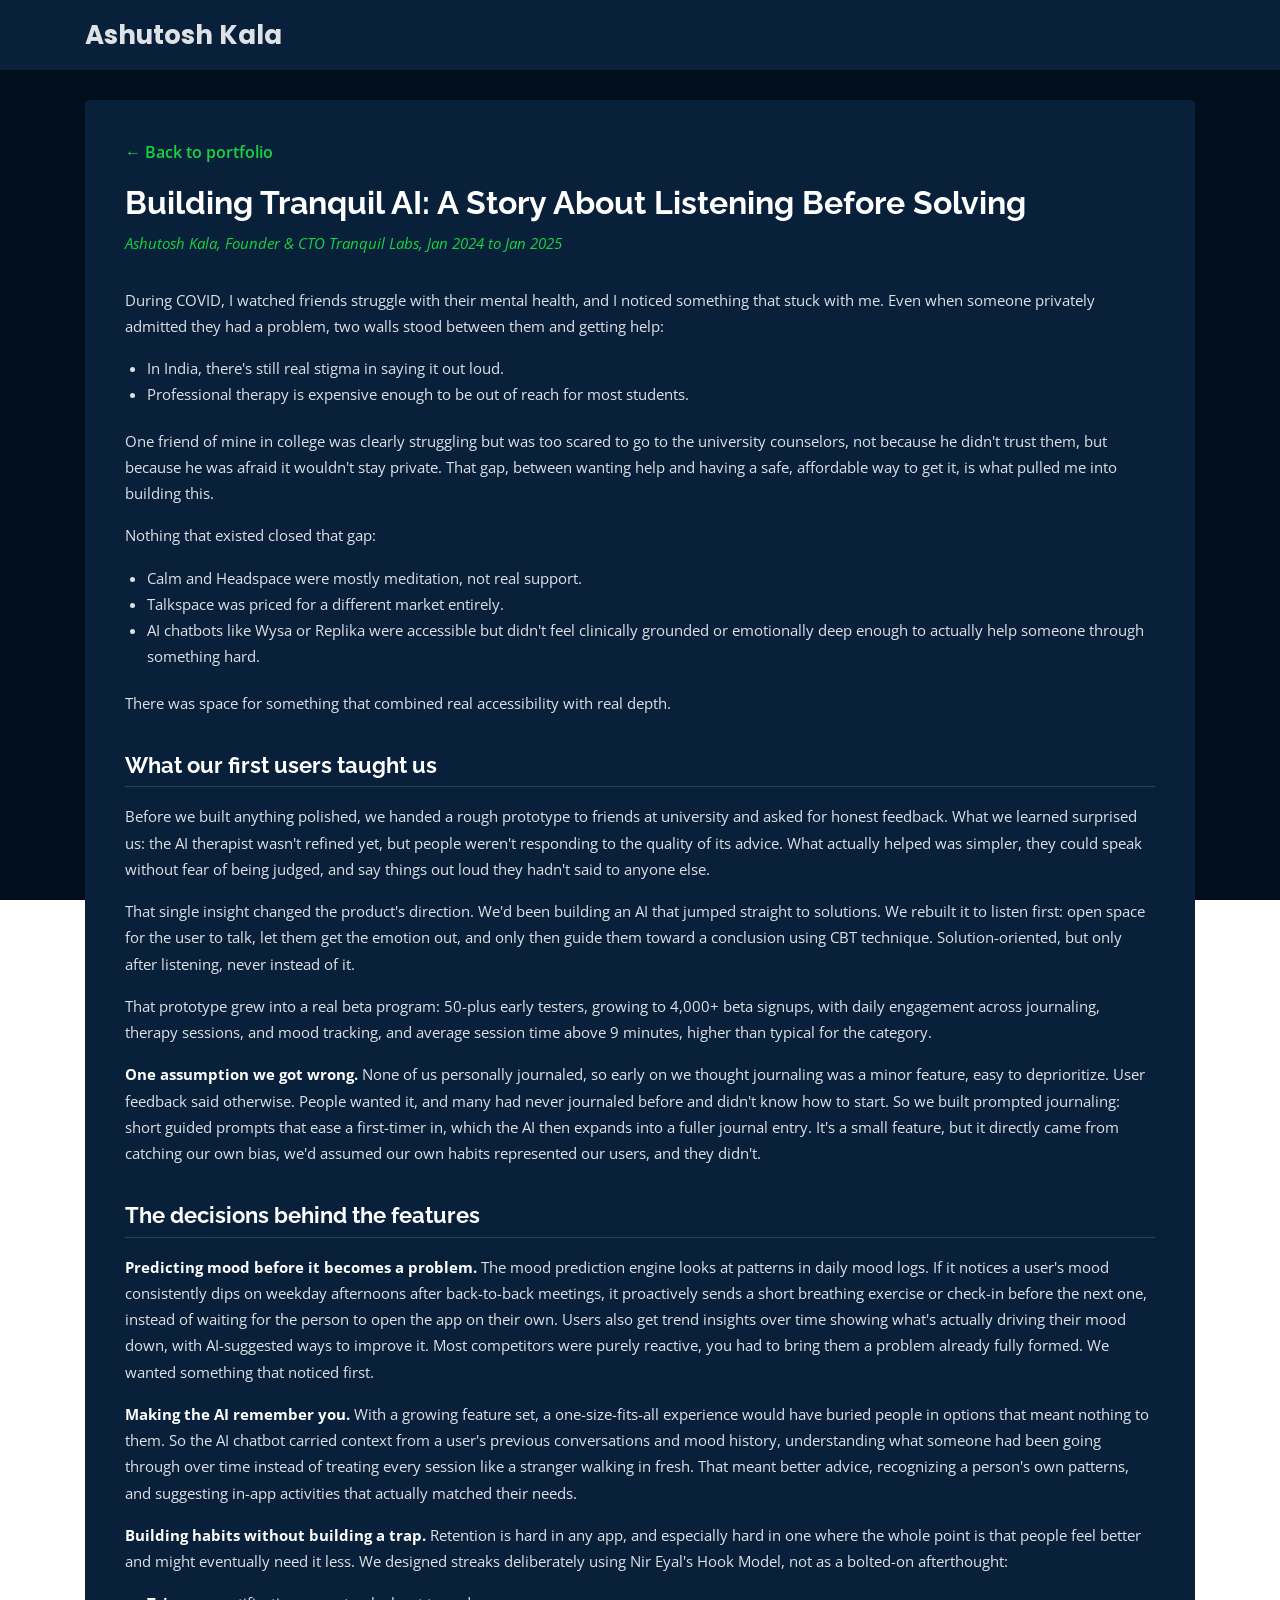
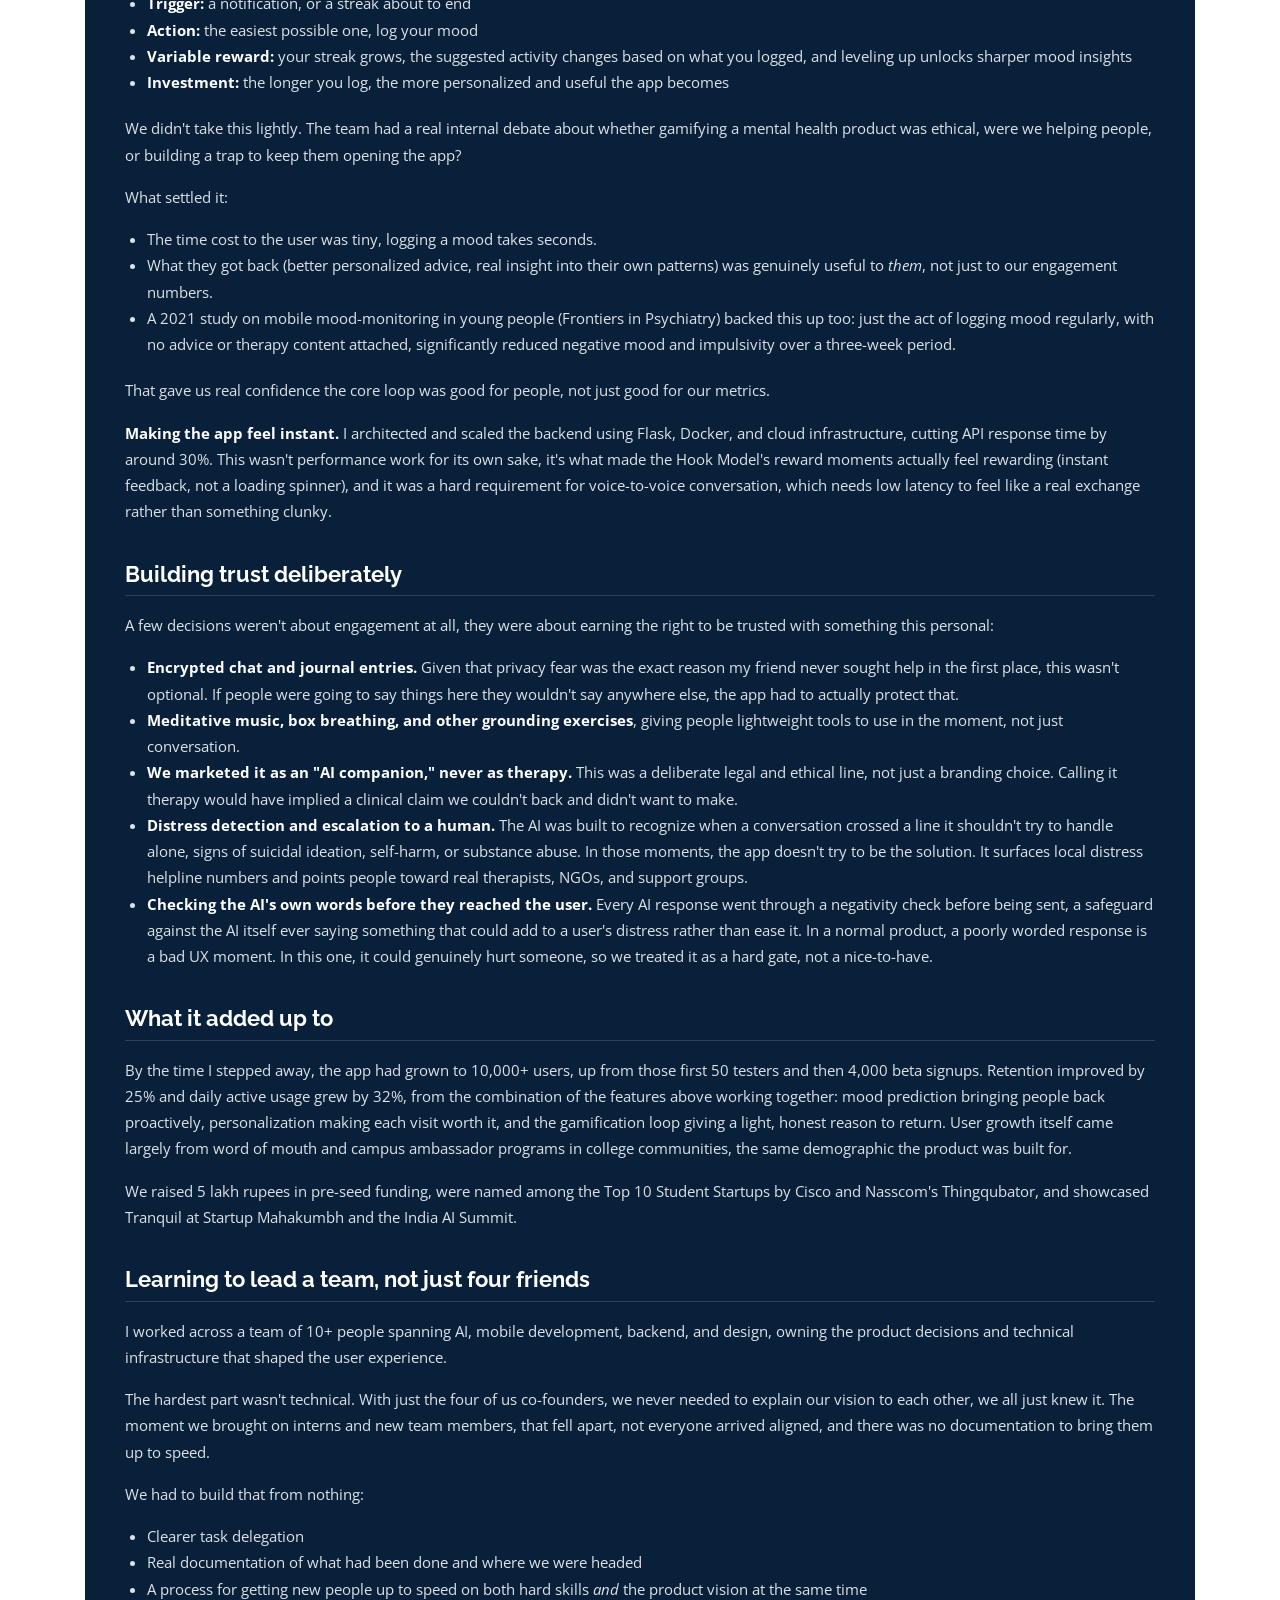
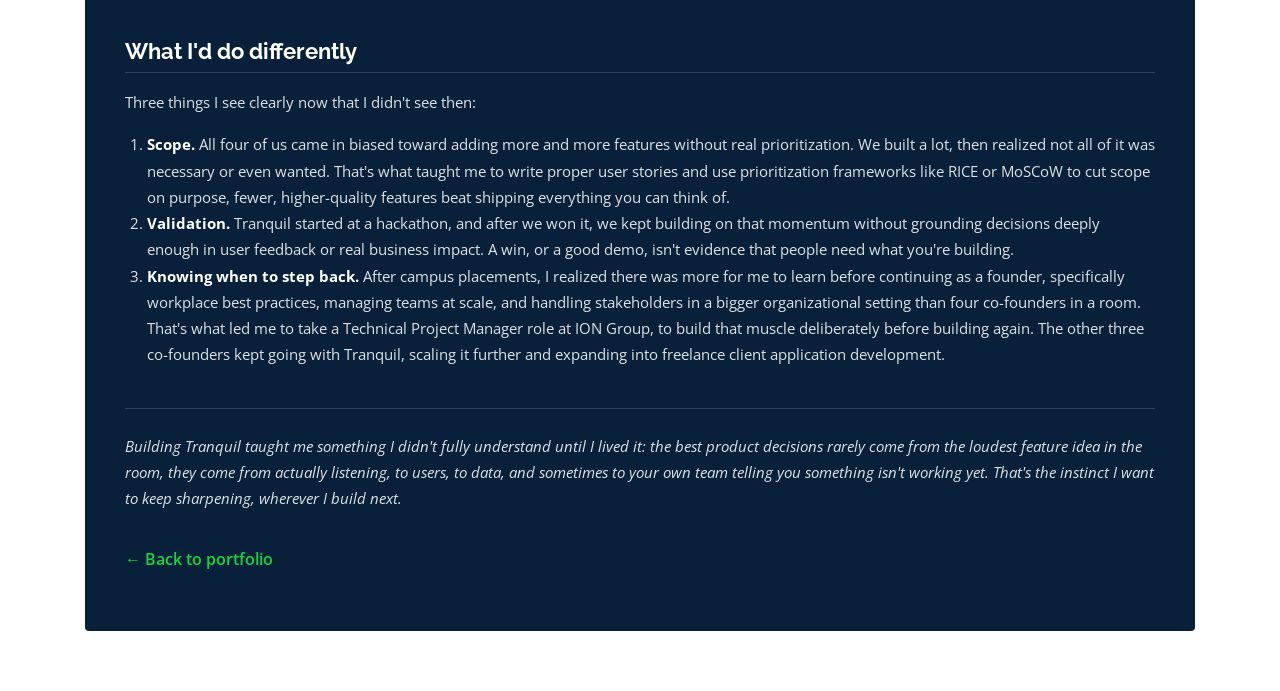
==== case-studies/tranquil-ai.html @ d6bed71f "updated for product" ====
<!DOCTYPE html>
<html lang="en">

<head>
  <meta charset="utf-8">
  <meta content="width=device-width, initial-scale=1.0" name="viewport">
  <title>Tranquil AI Case Study | Ashutosh Kala</title>
  <meta content="How I built and scaled an AI mental wellness app to 10,000+ users as Founder & CTO." name="description">

  <!-- Google Fonts -->
  <link href="https://fonts.googleapis.com/css?family=Open+Sans:300,300i,400,400i,600,600i,700,700i|Raleway:300,300i,400,400i,500,500i,600,600i,700,700i|Poppins:300,300i,400,400i,500,500i,600,600i,700,700i" rel="stylesheet">

  <!-- Vendor CSS Files -->
  <link href="../assets/vendor/bootstrap/css/bootstrap.min.css" rel="stylesheet">
  <link href="../assets/vendor/icofont/icofont.min.css" rel="stylesheet">
  <link href="../assets/vendor/remixicon/remixicon.css" rel="stylesheet">
  <link href="../assets/vendor/owl.carousel/assets/owl.carousel.min.css" rel="stylesheet">
  <link href="../assets/vendor/boxicons/css/boxicons.min.css" rel="stylesheet">
  <link href="../assets/vendor/venobox/venobox.css" rel="stylesheet">

  <!-- Template Main CSS File -->
  <link href="../assets/css/style.css" rel="stylesheet">

  <style>
    /* Fixed header style matching section pages */
    .case-study-header {
      background: #09203a;
      height: 70px;
      position: fixed;
      left: 0;
      top: 0;
      right: 0;
      z-index: 997;
      display: flex;
      align-items: center;
    }
    .case-study-header h1 {
      font-size: 26px;
      margin: 0;
      padding: 0;
      line-height: 1;
      font-weight: 700;
      font-family: "Poppins", sans-serif;
    }
    .case-study-header h1 a {
      color: #dee2e6;
    }

    /* Container adjustments to match the site's overlay section structure */
    .case-study-container {
      margin-top: 100px;
      margin-bottom: 60px;
      position: relative;
      z-index: 2;
    }

    /* Styling internal elements to match the dark theme UI */
    .case-study-content {
      background: #09203a;
      padding: 40px;
      border-radius: 4px;
    }
    .case-study-content h1 {
      font-size: 32px;
      font-weight: 700;
      color: #fff;
      margin-bottom: 8px;
    }
    .case-study-content .subtitle {
      color: #12d640;
      font-style: italic;
      margin-bottom: 30px;
    }
    .case-study-content h2 {
      font-size: 22px;
      font-weight: 700;
      color: #fff;
      margin-top: 36px;
      margin-bottom: 16px;
      border-bottom: 1px solid rgba(255, 255, 255, 0.15);
      padding-bottom: 8px;
    }
    .case-study-content p, 
    .case-study-content li {
      font-size: 15px;
      line-height: 1.75;
      color: #dee2e6;
    }
    .case-study-content ul, 
    .case-study-content ol {
      padding-left: 22px;
      margin-bottom: 20px;
    }
    .case-study-content strong {
      color: #fff;
    }
    .back-link {
      display: inline-block;
      margin-bottom: 20px;
      color: #12d640;
      font-weight: 600;
      text-decoration: none;
    }
    .back-link:hover {
      color: #15bb62;
      text-decoration: underline;
    }
    .closing {
      font-style: italic;
      margin-top: 40px;
      padding-top: 24px;
      border-top: 1px solid rgba(255, 255, 255, 0.15);
    }
  </style>
</head>

<body>

  <!-- Header Section -->
  <header class="case-study-header">
    <div class="container">
      <h1><a href="../index.html">Ashutosh Kala</a></h1>
    </div>
  </header>

  <!-- Main Case Study Content Section -->
  <div class="container case-study-container">
    <div class="row">
      <div class="col-lg-12">
        <div class="case-study-content">

          <a href="../index.html#tranquil-case-study" class="back-link">&larr; Back to portfolio</a>

          <h1>Building Tranquil AI: A Story About Listening Before Solving</h1>
          <p class="subtitle">Ashutosh Kala, Founder &amp; CTO Tranquil Labs, Jan 2024 to Jan 2025</p>

          <p>During COVID, I watched friends struggle with their mental health, and I noticed something that stuck with me. Even when someone privately admitted they had a problem, two walls stood between them and getting help:</p>
          <ul>
            <li>In India, there's still real stigma in saying it out loud.</li>
            <li>Professional therapy is expensive enough to be out of reach for most students.</li>
          </ul>
          <p>One friend of mine in college was clearly struggling but was too scared to go to the university counselors, not because he didn't trust them, but because he was afraid it wouldn't stay private. That gap, between wanting help and having a safe, affordable way to get it, is what pulled me into building this.</p>

          <p>Nothing that existed closed that gap:</p>
          <ul>
            <li>Calm and Headspace were mostly meditation, not real support.</li>
            <li>Talkspace was priced for a different market entirely.</li>
            <li>AI chatbots like Wysa or Replika were accessible but didn't feel clinically grounded or emotionally deep enough to actually help someone through something hard.</li>
          </ul>
          <p>There was space for something that combined real accessibility with real depth.</p>

          <h2>What our first users taught us</h2>
          <p>Before we built anything polished, we handed a rough prototype to friends at university and asked for honest feedback. What we learned surprised us: the AI therapist wasn't refined yet, but people weren't responding to the quality of its advice. What actually helped was simpler, they could speak without fear of being judged, and say things out loud they hadn't said to anyone else.</p>
          <p>That single insight changed the product's direction. We'd been building an AI that jumped straight to solutions. We rebuilt it to listen first: open space for the user to talk, let them get the emotion out, and only then guide them toward a conclusion using CBT technique. Solution-oriented, but only after listening, never instead of it.</p>
          <p>That prototype grew into a real beta program: 50-plus early testers, growing to 4,000+ beta signups, with daily engagement across journaling, therapy sessions, and mood tracking, and average session time above 9 minutes, higher than typical for the category.</p>
          <p><strong>One assumption we got wrong.</strong> None of us personally journaled, so early on we thought journaling was a minor feature, easy to deprioritize. User feedback said otherwise. People wanted it, and many had never journaled before and didn't know how to start. So we built prompted journaling: short guided prompts that ease a first-timer in, which the AI then expands into a fuller journal entry. It's a small feature, but it directly came from catching our own bias, we'd assumed our own habits represented our users, and they didn't.</p>

          <h2>The decisions behind the features</h2>

          <p><strong>Predicting mood before it becomes a problem.</strong> The mood prediction engine looks at patterns in daily mood logs. If it notices a user's mood consistently dips on weekday afternoons after back-to-back meetings, it proactively sends a short breathing exercise or check-in before the next one, instead of waiting for the person to open the app on their own. Users also get trend insights over time showing what's actually driving their mood down, with AI-suggested ways to improve it. Most competitors were purely reactive, you had to bring them a problem already fully formed. We wanted something that noticed first.</p>

          <p><strong>Making the AI remember you.</strong> With a growing feature set, a one-size-fits-all experience would have buried people in options that meant nothing to them. So the AI chatbot carried context from a user's previous conversations and mood history, understanding what someone had been going through over time instead of treating every session like a stranger walking in fresh. That meant better advice, recognizing a person's own patterns, and suggesting in-app activities that actually matched their needs.</p>

          <p><strong>Building habits without building a trap.</strong> Retention is hard in any app, and especially hard in one where the whole point is that people feel better and might eventually need it less. We designed streaks deliberately using Nir Eyal's Hook Model, not as a bolted-on afterthought:</p>
          <ul>
            <li><strong>Trigger:</strong> a notification, or a streak about to end</li>
            <li><strong>Action:</strong> the easiest possible one, log your mood</li>
            <li><strong>Variable reward:</strong> your streak grows, the suggested activity changes based on what you logged, and leveling up unlocks sharper mood insights</li>
            <li><strong>Investment:</strong> the longer you log, the more personalized and useful the app becomes</li>
          </ul>
          <p>We didn't take this lightly. The team had a real internal debate about whether gamifying a mental health product was ethical, were we helping people, or building a trap to keep them opening the app?</p>
          <p>What settled it:</p>
          <ul>
            <li>The time cost to the user was tiny, logging a mood takes seconds.</li>
            <li>What they got back (better personalized advice, real insight into their own patterns) was genuinely useful to <em>them</em>, not just to our engagement numbers.</li>
            <li>A 2021 study on mobile mood-monitoring in young people (Frontiers in Psychiatry) backed this up too: just the act of logging mood regularly, with no advice or therapy content attached, significantly reduced negative mood and impulsivity over a three-week period.</li>
          </ul>
          <p>That gave us real confidence the core loop was good for people, not just good for our metrics.</p>

          <p><strong>Making the app feel instant.</strong> I architected and scaled the backend using Flask, Docker, and cloud infrastructure, cutting API response time by around 30%. This wasn't performance work for its own sake, it's what made the Hook Model's reward moments actually feel rewarding (instant feedback, not a loading spinner), and it was a hard requirement for voice-to-voice conversation, which needs low latency to feel like a real exchange rather than something clunky.</p>

          <h2>Building trust deliberately</h2>
          <p>A few decisions weren't about engagement at all, they were about earning the right to be trusted with something this personal:</p>
          <ul>
            <li><strong>Encrypted chat and journal entries.</strong> Given that privacy fear was the exact reason my friend never sought help in the first place, this wasn't optional. If people were going to say things here they wouldn't say anywhere else, the app had to actually protect that.</li>
            <li><strong>Meditative music, box breathing, and other grounding exercises</strong>, giving people lightweight tools to use in the moment, not just conversation.</li>
            <li><strong>We marketed it as an "AI companion," never as therapy.</strong> This was a deliberate legal and ethical line, not just a branding choice. Calling it therapy would have implied a clinical claim we couldn't back and didn't want to make.</li>
            <li><strong>Distress detection and escalation to a human.</strong> The AI was built to recognize when a conversation crossed a line it shouldn't try to handle alone, signs of suicidal ideation, self-harm, or substance abuse. In those moments, the app doesn't try to be the solution. It surfaces local distress helpline numbers and points people toward real therapists, NGOs, and support groups.</li>
            <li><strong>Checking the AI's own words before they reached the user.</strong> Every AI response went through a negativity check before being sent, a safeguard against the AI itself ever saying something that could add to a user's distress rather than ease it. In a normal product, a poorly worded response is a bad UX moment. In this one, it could genuinely hurt someone, so we treated it as a hard gate, not a nice-to-have.</li>
          </ul>

          <h2>What it added up to</h2>
          <p>By the time I stepped away, the app had grown to 10,000+ users, up from those first 50 testers and then 4,000 beta signups. Retention improved by 25% and daily active usage grew by 32%, from the combination of the features above working together: mood prediction bringing people back proactively, personalization making each visit worth it, and the gamification loop giving a light, honest reason to return. User growth itself came largely from word of mouth and campus ambassador programs in college communities, the same demographic the product was built for.</p>
          <p>We raised 5 lakh rupees in pre-seed funding, were named among the Top 10 Student Startups by Cisco and Nasscom's Thingqubator, and showcased Tranquil at Startup Mahakumbh and the India AI Summit.</p>

          <h2>Learning to lead a team, not just four friends</h2>
          <p>I worked across a team of 10+ people spanning AI, mobile development, backend, and design, owning the product decisions and technical infrastructure that shaped the user experience.</p>
          <p>The hardest part wasn't technical. With just the four of us co-founders, we never needed to explain our vision to each other, we all just knew it. The moment we brought on interns and new team members, that fell apart, not everyone arrived aligned, and there was no documentation to bring them up to speed.</p>
          <p>We had to build that from nothing:</p>
          <ul>
            <li>Clearer task delegation</li>
            <li>Real documentation of what had been done and where we were headed</li>
            <li>A process for getting new people up to speed on both hard skills <em>and</em> the product vision at the same time</li>
          </ul>

          <h2>What I'd do differently</h2>
          <p>Three things I see clearly now that I didn't see then:</p>
          <ol>
            <li><strong>Scope.</strong> All four of us came in biased toward adding more and more features without real prioritization. We built a lot, then realized not all of it was necessary or even wanted. That's what taught me to write proper user stories and use prioritization frameworks like RICE or MoSCoW to cut scope on purpose, fewer, higher-quality features beat shipping everything you can think of.</li>
            <li><strong>Validation.</strong> Tranquil started at a hackathon, and after we won it, we kept building on that momentum without grounding decisions deeply enough in user feedback or real business impact. A win, or a good demo, isn't evidence that people need what you're building.</li>
            <li><strong>Knowing when to step back.</strong> After campus placements, I realized there was more for me to learn before continuing as a founder, specifically workplace best practices, managing teams at scale, and handling stakeholders in a bigger organizational setting than four co-founders in a room. That's what led me to take a Technical Project Manager role at ION Group, to build that muscle deliberately before building again. The other three co-founders kept going with Tranquil, scaling it further and expanding into freelance client application development.</li>
          </ol>

          <p class="closing">Building Tranquil taught me something I didn't fully understand until I lived it: the best product decisions rarely come from the loudest feature idea in the room, they come from actually listening, to users, to data, and sometimes to your own team telling you something isn't working yet. That's the instinct I want to keep sharpening, wherever I build next.</p>

          <a href="../index.html#tranquil-case-study" class="back-link" style="margin-top:20px;">&larr; Back to portfolio</a>

        </div>
      </div>
    </div>
  </div>

  <!-- Vendor JS Files -->
  <script src="../assets/vendor/jquery/jquery.min.js"></script>
  <script src="../assets/vendor/bootstrap/js/bootstrap.bundle.min.js"></script>
  <script src="../assets/vendor/jquery.easing/jquery.easing.min.js"></script>

</body>
</html>
---- assets/css/style.css ----
/**
* Template Name: Personal - v2.1.0
* Template URL: https://bootstrapmade.com/personal-free-resume-bootstrap-template/
* Author: BootstrapMade.com
* License: https://bootstrapmade.com/license/
*/

/*--------------------------------------------------------------
# General
--------------------------------------------------------------*/
body {
  font-family: "Open Sans", sans-serif;
  color: #fff;
  position: relative;
  background: transparent;
}
.portfolio-img {
  width: 100%;       /* Makes it responsive within the card */
  height: 250px;     /* Fixed height */
  object-fit: cover; /* Ensures the image scales and crops nicely */

}
body::before {
  content: "";
  position: fixed;
  background: #010e1b;
  background-size: cover;
  left: 0;
  right: 0;
  top: 0;
  height: 100vh;
}

@media (min-width: 1024px) {
  body::before {
    background-attachment: fixed;
  }
}

a {
  color: #12d640;
}

a:hover {
  color: #12d640;
  text-decoration: none;
}

h1, h2, h3, h4, h5, h6 {
  font-family: "Raleway", sans-serif;
}

/*--------------------------------------------------------------
# Header
--------------------------------------------------------------*/
#header {
  transition: ease-in-out 0s;
  position: relative;
  height: 100vh;
  display: flex;
  align-items: center;
  z-index: 997;
  overflow-y: auto;
}

#header * {
  transition: ease-in-out 0s;
}

#header h1 {
  font-size: 48px;
  margin-top: 0px;
  padding: 0;
  line-height: 1;
  font-weight: 700;
  font-family: "Poppins", sans-serif;
}

#header h1 a, #header h1 a:hover {
  color: #dee2e6;
  line-height: 1;
  display: inline-block;
}

#header h2 {
  font-size: 24px;
  margin-top: 20px;
  color: #12d640;
}

#header h2 span {
  color: #ffc107;
  border-bottom: 2px solid #1c7d32;
  padding-bottom: 6px;
}

#header img {
  padding: 0;
  margin: 0;
}

#header .social-links {
  margin-top: 40px;
  display: flex;
}

#header .social-links a {
  font-size: 16px;
  display: flex;
  justify-content: center;
  align-items: center;
  background: rgba(255, 255, 255, 0.1);
  color: #fff;
  line-height: 1;
  margin-right: 8px;
  border-radius: 50%;
  width: 40px;
  height: 40px;
}

#header .social-links a:hover {
  background: #1c7d32;
}

@media (max-width: 992px) {
  #header h1 {
    font-size: 36px;
  }
  #header h2 {
    font-size: 20px;
    line-height: 30px;
  }
  #header .social-links {
    margin-top: 15px;
  }
  #header .container {
    display: flex;
    flex-direction: column;
    align-items: center;
  }
}

/*--------------------------------------------------------------
# Navigation Menu
--------------------------------------------------------------*/
/* Desktop Navigation */
.nav-menu {
  margin-top: 35px;
}

.nav-menu ul {
  display: flex;
  margin: 0;
  padding: 0;
  list-style: none;
}

.nav-menu li + li {
  margin-left: 30px;
}

.nav-menu a {
  display: block;
  position: relative;
  color: #fff;
  font-size: 19px;
  font-family: "Poppins", sans-serif;
  font-weight: 400;
}

.nav-menu a:before {
  content: "";
  position: absolute;
  width: 0;
  height: 2px;
  bottom: -4px;
  left: 0;
  background-color: #9e7f25;
  visibility: hidden;
  width: 0px;
  transition: all 0.3s ease-in-out 0s;
}

.nav-menu a:hover:before, .nav-menu li:hover > a:before, .nav-menu .active > a:before {
  visibility: visible;
  width: 25px;
}

.nav-menu a:hover, .nav-menu .active > a, .nav-menu li:hover > a {
  color: #12d640;
  text-decoration: none;
}

/* Mobile Navigation */
.mobile-nav-toggle {
  position: fixed;
  right: 15px;
  top: 15px;
  z-index: 9998;
  border: 0;
  background: none;
  font-size: 24px;
  transition: all 0.4s;
  outline: none !important;
  line-height: 1;
  cursor: pointer;
  text-align: right;
}

.mobile-nav-toggle i {
  color: #fff;
}

.mobile-nav {
  position: fixed;
  top: 55px;
  right: 15px;
  bottom: 15px;
  left: 15px;
  z-index: 9999;
  overflow-y: auto;
  background: rgba(0, 0, 0, 0.7);
  transition: ease-in-out 0s;
  opacity: 0;
  visibility: hidden;
  border-radius: 10px;
  padding: 10px 0;
  border: 2px solid rgba(255, 255, 255, 0.12);
}

.mobile-nav * {
  margin: 0;
  padding: 0;
  list-style: none;
}

.mobile-nav a {
  display: block;
  position: relative;
  color: #fff;
  padding: 10px 20px;
  font-weight: 500;
  outline: none;
}

.mobile-nav a:hover, .mobile-nav .active > a, .mobile-nav li:hover > a {
  color: #1c7d32;
  text-decoration: none;
}

.mobile-nav-overly {
  width: 100%;
  height: 100%;
  z-index: 9997;
  top: 0;
  left: 0;
  position: fixed;
  background: rgba(9, 9, 9, 0.6);
  overflow: hidden;
  display: none;
  transition: ease-in-out 0s;
}

.mobile-nav-active {
  overflow: hidden;
}

.mobile-nav-active .mobile-nav {
  opacity: 1;
  visibility: visible;
}

.mobile-nav-active .mobile-nav-toggle i {
  color: #fff;
}

/* Header Top */
#header.header-top {
  height: 90px;
  position: fixed;
  left: 0;
  top: 0;
  right: 0;
  background: #09203a;
}

#header.header-top .social-links, #header.header-top h2 {
  display: none;
}

#header.header-top h1 {
  margin-right: auto;
  font-size: 36px;
}

#header.header-top .container {
  display: flex;
  align-items: center;
}

#header.header-top .nav-menu {
  margin: 0;
}

@media (max-width: 768px) {
  #header.header-top {
    height: 60px;
  }
  #header.header-top h1 {
    font-size: 26px;
  }
}

/*--------------------------------------------------------------
# Sections General
--------------------------------------------------------------*/
section {
  overflow: hidden;
  position: absolute;
  width: 100%;
  top: 140px;
  bottom: 100%;
  opacity: 0;
  z-index: 2;
}

section.section-show {
  top: 70px;
  bottom: auto;
  opacity: 1;
  padding-bottom: 0px;
}

section .container {
  background: rgba(0, 0, 0, 0);
  padding: 30px;
}

@media (max-width: 768px) {
  section {
    top: 120px;
  }
  section.section-show {
    top: 80px;
  }
}

.section-title h2 {
  font-size: 14px;
  font-weight: 500;
  padding: 0;
  line-height: 1px;
  margin: 0 0 20px 0;
  letter-spacing: 2px;
  text-transform: uppercase;
  color: #dee2e6;
  font-family: "Poppins", sans-serif;
}

.section-title h2::after {
  content: "";
  width: 120px;
  height: 1px;
  display: inline-block;
  background: #dee2e6;
  margin: 4px 10px;
}

.section-title p {
  margin: 0;
  margin: -15px 0 15px 0;
  font-size: 36px;
  font-weight: 700;
  text-transform: uppercase;
  font-family: "Poppins", sans-serif;
  color: #fff;
}

/*--------------------------------------------------------------
# About
--------------------------------------------------------------*/
.about-me .content h3 {
  font-weight: 700;
  font-size: 26px;
  color: #1c7d32;
}

.about-me .content ul {
  list-style: none;
  padding: 0;
}

.about-me .content ul li {
  padding-bottom: 10px;
}

.about-me .content ul i {
  font-size: 20px;
  padding-right: 2px;
  color: #1c7d32;
}

.about-me .content p:last-child {
  margin-bottom: 0;
}

/*--------------------------------------------------------------
# Counts
--------------------------------------------------------------*/
.counts {
  padding: 70px 0 60px;
}

.counts .count-box {
  padding: 30px 30px 25px 30px;
  width: 100%;
  position: relative;
  text-align: center;
  background: rgba(255, 255, 255, 0.08);
}

.counts .count-box i {
  position: absolute;
  top: -25px;
  left: 50%;
  transform: translateX(-50%);
  font-size: 24px;
  background: rgba(255, 255, 255, 0.1);
  padding: 12px;
  color: #1c7d32;
  border-radius: 50px;
}

.counts .count-box span {
  font-size: 36px;
  display: block;
  font-weight: 600;
  color: #fff;
}

.counts .count-box p {
  padding: 0;
  margin: 0;
  font-family: "Raleway", sans-serif;
  font-size: 14px;
}

/*--------------------------------------------------------------
# Skills
--------------------------------------------------------------*/
.skills .progress {
  height: 50px;
  display: block;
  background: none;
}

.skills .progress .skill {
  padding: 0;
  margin: 0 0 6px 0;
  text-transform: uppercase;
  display: block;
  font-weight: 600;
  font-family: "Poppins", sans-serif;
  color: #fff;
}

.skills .progress .skill .val {
  float: right;
  font-style: normal;
}

.skills .progress-bar-wrap {
  background: rgba(255, 255, 255, 0.15);
}

.skills .progress-bar {
  width: 1px;
  height: 10px;
  transition: .9s;
  background-color: #1c7d32;
}

/*--------------------------------------------------------------
# Interests
--------------------------------------------------------------*/
.interests .icon-box {
  display: flex;
  align-items: center;
  padding: 20px;
  background: #09203a;
  transition: ease-in-out 0.3s;
}


.interests .icon-box i {
  font-size: 32px;
  padding-right: 10px;
  line-height: 1;
}

.interests .icon-box h3 {
  font-weight: 700;
  margin: 0;
  padding: 0;
  line-height: 1;
  font-size: 16px;
  color: #fff;
}

.interests .icon-box:hover {
  background: #042b56eb;
}

/*--------------------------------------------------------------
# Testimonials
--------------------------------------------------------------*/
.testimonials .testimonial-item {
  box-sizing: content-box;
  min-height: 320px;
}

.testimonials .testimonial-item .testimonial-img {
  width: 90px;
  border-radius: 50%;
  margin: -40px 0 0 40px;
  position: relative;
  z-index: 2;
  border: 6px solid rgba(255, 255, 255, 0.12);
}

.testimonials .testimonial-item h3 {
  font-size: 18px;
  font-weight: bold;
  margin: 10px 0 5px 45px;
  color: #fff;
}

.testimonials .testimonial-item h4 {
  font-size: 14px;
  color: #999;
  margin: 0 0 0 45px;
}

.testimonials .testimonial-item .quote-icon-left, .testimonials .testimonial-item .quote-icon-right {
  color: rgba(255, 255, 255, 0.25);
  font-size: 26px;
}

.testimonials .testimonial-item .quote-icon-left {
  display: inline-block;
  left: -5px;
  position: relative;
}

.testimonials .testimonial-item .quote-icon-right {
  display: inline-block;
  right: -5px;
  position: relative;
  top: 10px;
}

.testimonials .testimonial-item p {
  font-style: italic;
  margin: 0 15px 0 15px;
  padding: 20px 20px 60px 20px;
  background: rgba(255, 255, 255, 0.1);
  position: relative;
  border-radius: 6px;
  position: relative;
  z-index: 1;
}

.testimonials .owl-nav, .testimonials .owl-dots {
  margin-top: 5px;
  text-align: center;
}

.testimonials .owl-dot {
  display: inline-block;
  margin: 0 5px;
  width: 12px;
  height: 12px;
  border-radius: 50%;
  background-color: rgba(255, 255, 255, 0.3) !important;
}

.testimonials .owl-dot.active {
  background-color: #1c7d32 !important;
}

@media (max-width: 767px) {
  .testimonials {
    margin: 30px 10px;
  }
}

/*--------------------------------------------------------------
# Resume
--------------------------------------------------------------*/
.resume .resume-title {
  font-size: 26px;
  font-weight: 700;
  margin-top: 20px;
  margin-bottom: 20px;
  color: #fff;
}

.resume .resume-item {
  padding: 0 0 20px 20px;
  margin-top: -2px;
  border-left: 2px solid rgba(255, 255, 255, 0.2);
  position: relative;
}

.resume .resume-item h4 {
  line-height: 18px;
  font-size: 18px;
  font-weight: 600;
  text-transform: uppercase;
  font-family: "Poppins", sans-serif;
  color: #1c7d32;
  margin-bottom: 10px;
}

.resume .resume-item h5 {
  font-size: 16px;
  background: rgba(255, 255, 255, 0.15);
  padding: 5px 15px;
  display: inline-block;
  font-weight: 600;
  margin-bottom: 10px;
}

.resume .resume-item ul {
  padding-left: 20px;
}

.resume .resume-item ul li {
  padding-bottom: 10px;
}

.resume .resume-item:last-child {
  padding-bottom: 0;
}

.resume .resume-item::before {
  content: "";
  position: absolute;
  width: 16px;
  height: 16px;
  border-radius: 50px;
  left: -9px;
  top: 0;
  background: #9e7f25;
  border: 2px solid #9e7f25;
}

/*--------------------------------------------------------------
# Services
--------------------------------------------------------------*/
.services .icon-box {
  text-align: center;
  background: #09203a;
  padding: 40px 40px;
  transition: all ease-in-out 0.3s;
  margin: 10px
}

.services .icon-box .icon {
  margin: 0 auto;
  width: 64px;
  height: 64px;
  background: #1c7d32;
  border-radius: 5px;
  transition: all .3s ease-out 0s;
  display: flex;
  align-items: center;
  justify-content: center;
  margin-bottom: 20px;
  transform-style: preserve-3d;
}

.services .icon-box .icon i {
  color: #fff;
  font-size: 28px;
}

.services .icon-box .icon::before {
  position: absolute;
  content: '';
  left: -8px;
  top: -8px;
  height: 100%;
  width: 100%;
  background: rgba(255, 255, 255, 0.15);
  border-radius: 5px;
  transition: all .3s ease-out 0s;
  transform: translateZ(-1px);
}

.services .icon-box h4 {
  font-weight: 700;
  margin-bottom: 15px;
  font-size: 24px;
}

.services .icon-box h4 a {
  color: #fff;
}

.services .icon-box p {
  line-height: 24px;
  font-size: 14px;
  margin-bottom: 0;
}

.services .icon-box:hover {
  background: #042e5f;
  border-color: #1c7d32;
}

.services .icon-box:hover .icon {
  background: #fff;
}

.services .icon-box:hover .icon i {
  color: #1c7d32;
}

.services .icon-box:hover .icon::before {
  background: #35e888;
}

.services .icon-box:hover h4 a, .services .icon-box:hover p {
  color: #12d640;
}

/*--------------------------------------------------------------
# Portfolio
--------------------------------------------------------------*/
.portfolio .portfolio-item {
  margin-bottom: 30px;
}

.portfolio #portfolio-flters {
  padding: 0;
  margin: 0 auto 15px auto;
  list-style: none;
  text-align: center;
  border-radius: 50px;
  padding: 2px 15px;
}

.portfolio #portfolio-flters li {
  cursor: pointer;
  display: inline-block;
  padding: 8px 16px 10px 16px;
  font-size: 14px;
  font-weight: 600;
  line-height: 1;
  text-transform: uppercase;
  color: #fff;
  background: rgba(255, 255, 255, 0.1);
  margin: 0 3px 10px 3px;
  transition: all 0.3s ease-in-out;
  border-radius: 4px;
}

.portfolio #portfolio-flters li:hover, .portfolio #portfolio-flters li.filter-active {
  background: #1c7d32;
}

.portfolio #portfolio-flters li:last-child {
  margin-right: 0;
}

.portfolio .portfolio-wrap {
  transition: 0.3s;
  position: relative;
  overflow: hidden;
  z-index: 1;
  background: rgba(0, 0, 0, 0.6);
}

.portfolio .portfolio-wrap::before {
  content: "";
  background: rgba(0, 0, 0, 0.6);
  position: absolute;
  left: 30px;
  right: 30px;
  top: 30px;
  bottom: 30px;
  transition: all ease-in-out 0.3s;
  z-index: 2;
  opacity: 0;
}

.portfolio .portfolio-wrap .portfolio-info {
  opacity: 0;
  position: absolute;
  top: 0;
  left: 0;
  right: 0;
  bottom: 0;
  text-align: center;
  z-index: 3;
  transition: all ease-in-out 0.3s;
  display: flex;
  flex-direction: column;
  justify-content: center;
  align-items: center;
}

.portfolio .portfolio-wrap .portfolio-info::before {
  display: block;
  content: "";
  width: 48px;
  height: 48px;
  position: absolute;
  top: 35px;
  left: 35px;
  border-top: 3px solid #fff;
  border-left: 3px solid #fff;
  transition: all 0.5s ease 0s;
  z-index: 9994;
}

.portfolio .portfolio-wrap .portfolio-info::after {
  display: block;
  content: "";
  width: 48px;
  height: 48px;
  position: absolute;
  bottom: 35px;
  right: 35px;
  border-bottom: 3px solid #fff;
  border-right: 3px solid #fff;
  transition: all 0.5s ease 0s;
  z-index: 9994;
}

.portfolio .portfolio-wrap .portfolio-info h4 {
  font-size: 20px;
  color: #fff;
  font-weight: 600;
}

.portfolio .portfolio-wrap .portfolio-info p {
  color: #ffffff;
  font-size: 14px;
  text-transform: uppercase;
  padding: 0;
  margin: 0;
}

.portfolio .portfolio-wrap .portfolio-links {
  text-align: center;
  z-index: 4;
}

.portfolio .portfolio-wrap .portfolio-links a {
  color: #fff;
  margin: 0 2px;
  font-size: 28px;
  display: inline-block;
  transition: 0.3s;
}

.portfolio .portfolio-wrap .portfolio-links a:hover {
  color: #63eda3;
}

.portfolio .portfolio-wrap:hover::before {
  top: 0;
  left: 0;
  right: 0;
  bottom: 0;
  opacity: 1;
}

.portfolio .portfolio-wrap:hover .portfolio-info {
  opacity: 1;
}

.portfolio .portfolio-wrap:hover .portfolio-info::before {
  top: 15px;
  left: 15px;
}

.portfolio .portfolio-wrap:hover .portfolio-info::after {
  bottom: 15px;
  right: 15px;
}

/*--------------------------------------------------------------
# Contact
--------------------------------------------------------------*/
.contact .info-box {
  color: #444444;
  padding: 20px;
  width: 100%;
  background: #09203a;
}

.contact .info-box i.bx {
  font-size: 24px;
  color: #dee2e6;
  border-radius: 50%;
  padding: 14px;
  float: left;
  background: rgba(255, 255, 255, 0.1);
}

.contact .info-box h3 {
  font-size: 20px;
  color: #28a745;
  font-weight: 700;
  margin: 10px 0 8px 68px;
}

.contact .info-box p {
  padding: 0;
  color: #fff;
  line-height: 24px;
  font-size: 14px;
  margin: 0 0 0 68px;
}

.contact .info-box .social-links {
  margin: 5px 0 0 68px;
  display: flex;
}

.contact .info-box .social-links a {
  font-size: 18px;
  display: inline-block;
  color: #fff;
  line-height: 1;
  margin-right: 12px;
  transition: 0.3s;
}

.contact .info-box .social-links a:hover {
  color: #12d640;
}

.contact .php-email-form {
  padding: 30px;
  background: rgba(255, 255, 255, 0.08);
}

.contact .php-email-form .validate {
  display: none;
  color: red;
  margin: 0 0 15px 0;
  font-weight: 400;
  font-size: 13px;
}

.contact .php-email-form .error-message {
  display: none;
  background: rgba(255, 255, 255, 0.08);
  background: #ed3c0d;
  text-align: center;
  padding: 15px;
  font-weight: 600;
}

.contact .php-email-form .sent-message {
  display: none;
  background: rgba(255, 255, 255, 0.08);
  background: #1c7d32;
  text-align: center;
  padding: 15px;
  font-weight: 600;
}

.contact .php-email-form .loading {
  display: none;
  background: rgba(255, 255, 255, 0.08);
  text-align: center;
  padding: 15px;
}

.contact .php-email-form .loading:before {
  content: "";
  display: inline-block;
  border-radius: 50%;
  width: 24px;
  height: 24px;
  margin: 0 10px -6px 0;
  border: 3px solid #1c7d32;
  border-top-color: #eee;
  -webkit-animation: animate-loading 1s linear infinite;
  animation: animate-loading 1s linear infinite;
}

.contact .php-email-form input, .contact .php-email-form textarea {
  border-radius: 0;
  box-shadow: none;
  font-size: 14px;
  background: rgba(255, 255, 255, 0.08);
  border: 0;
  transition: 0.3s;
  color: #fff;
}

.contact .php-email-form input:focus, .contact .php-email-form textarea:focus {
  background-color: rgba(255, 255, 255, 0.11);
}

.contact .php-email-form input::-webkit-input-placeholder, .contact .php-email-form textarea::-webkit-input-placeholder {
  color: rgba(255, 255, 255, 0.3);
  opacity: 1;
}

.contact .php-email-form input::-moz-placeholder, .contact .php-email-form textarea::-moz-placeholder {
  color: rgba(255, 255, 255, 0.3);
  opacity: 1;
}

.contact .php-email-form input:-ms-input-placeholder, .contact .php-email-form textarea:-ms-input-placeholder {
  color: rgba(255, 255, 255, 0.3);
  opacity: 1;
}

.contact .php-email-form input::-ms-input-placeholder, .contact .php-email-form textarea::-ms-input-placeholder {
  color: rgba(255, 255, 255, 0.3);
  opacity: 1;
}

.contact .php-email-form input::placeholder, .contact .php-email-form textarea::placeholder {
  color: rgba(255, 255, 255, 0.3);
  opacity: 1;
}

.contact .php-email-form input {
  padding: 20px 15px;
}

.contact .php-email-form textarea {
  padding: 12px 15px;
}

.contact .php-email-form button[type="submit"] {
  background: #1c7d32;
  border: 0;
  padding: 10px 30px;
  color: #fff;
  transition: 0.4s;
  border-radius: 4px;
}

.contact .php-email-form button[type="submit"]:hover {
  background: #15bb62;
}

@-webkit-keyframes animate-loading {
  0% {
    transform: rotate(0deg);
  }
  100% {
    transform: rotate(360deg);
  }
}

@keyframes animate-loading {
  0% {
    transform: rotate(0deg);
  }
  100% {
    transform: rotate(360deg);
  }
}

/*--------------------------------------------------------------
# Credits
--------------------------------------------------------------*/
.credits {
  position: fixed;
  right: 15px;
  bottom: 15px;
  font-size: 13px;
  color: #fff;
  z-index: 1;
}

.credits a {
  color: #1c7d32;
  transition: 0.3s;
}

.credits a:hover {
  color: #fff;
}

@media (max-width: 992px) {
  .credits {
    left: 50%;
    right: 0;
    transform: translateX(-50%);
  }
}
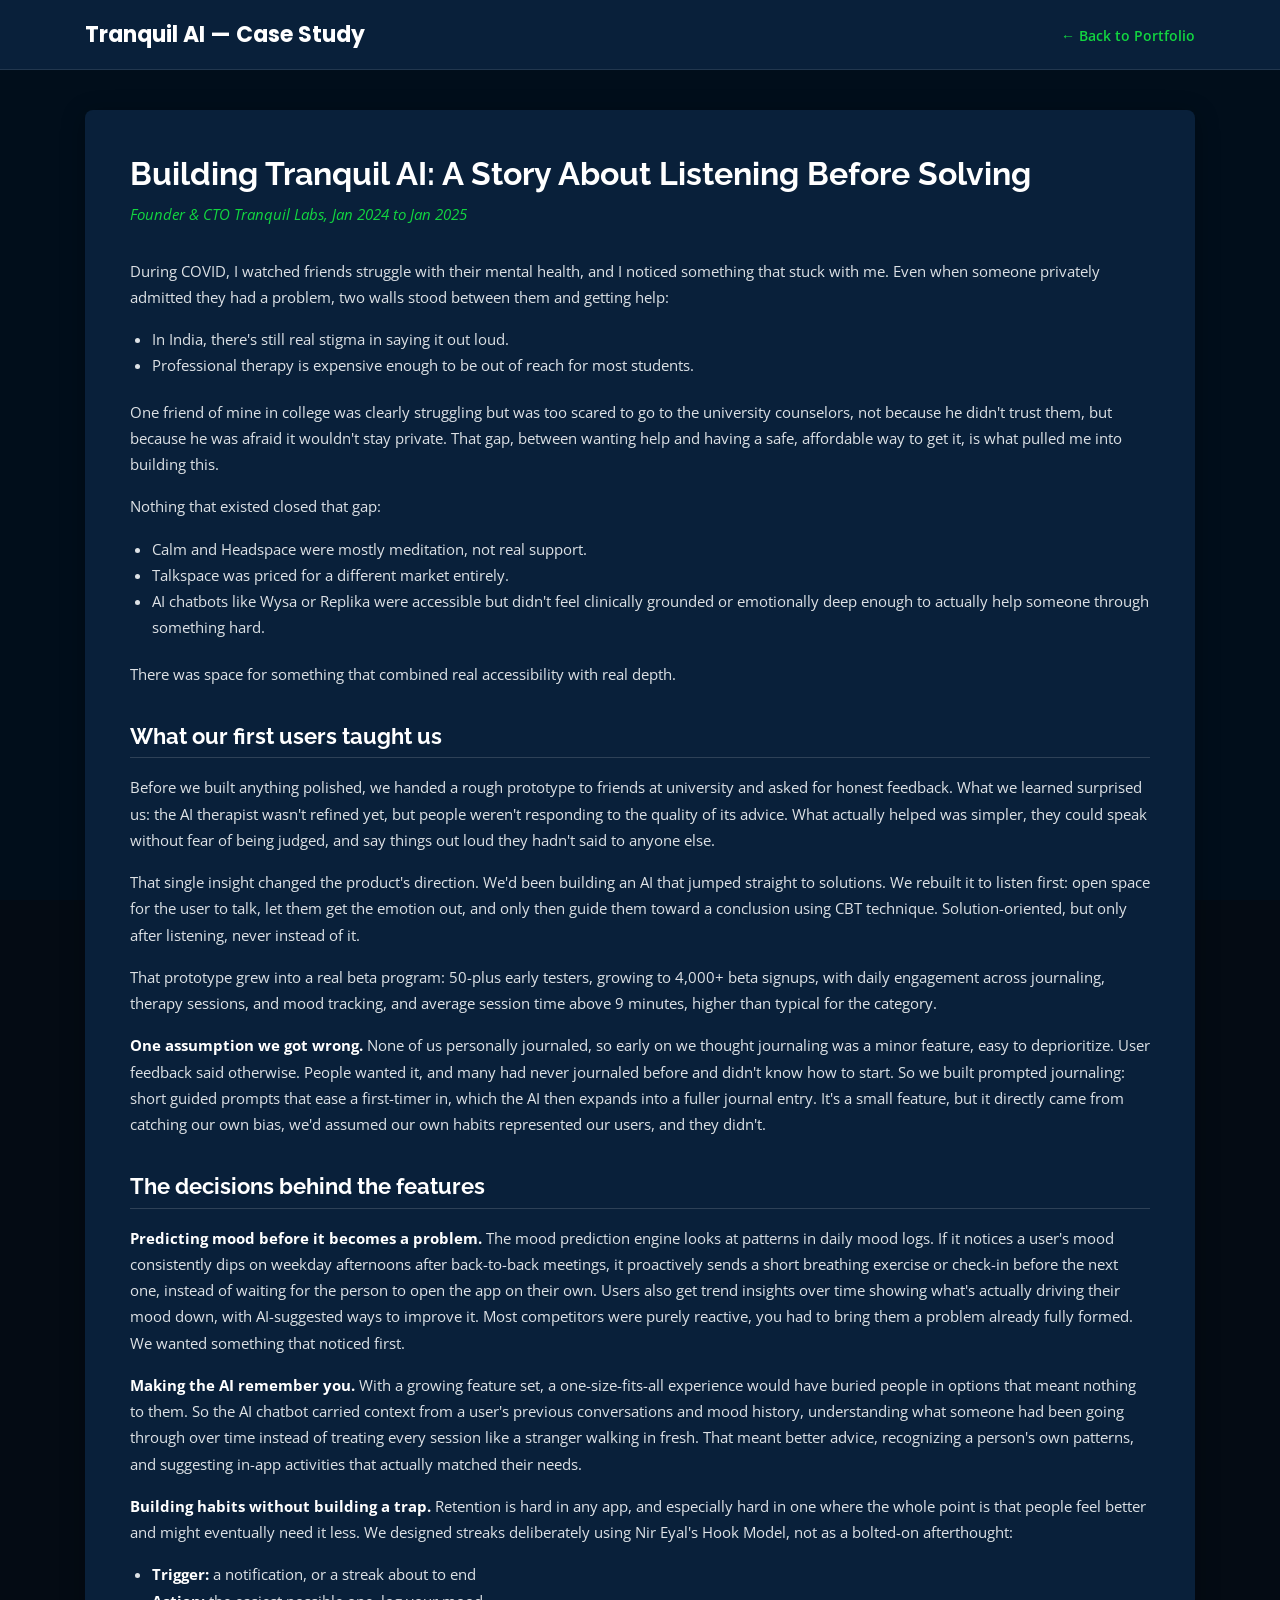
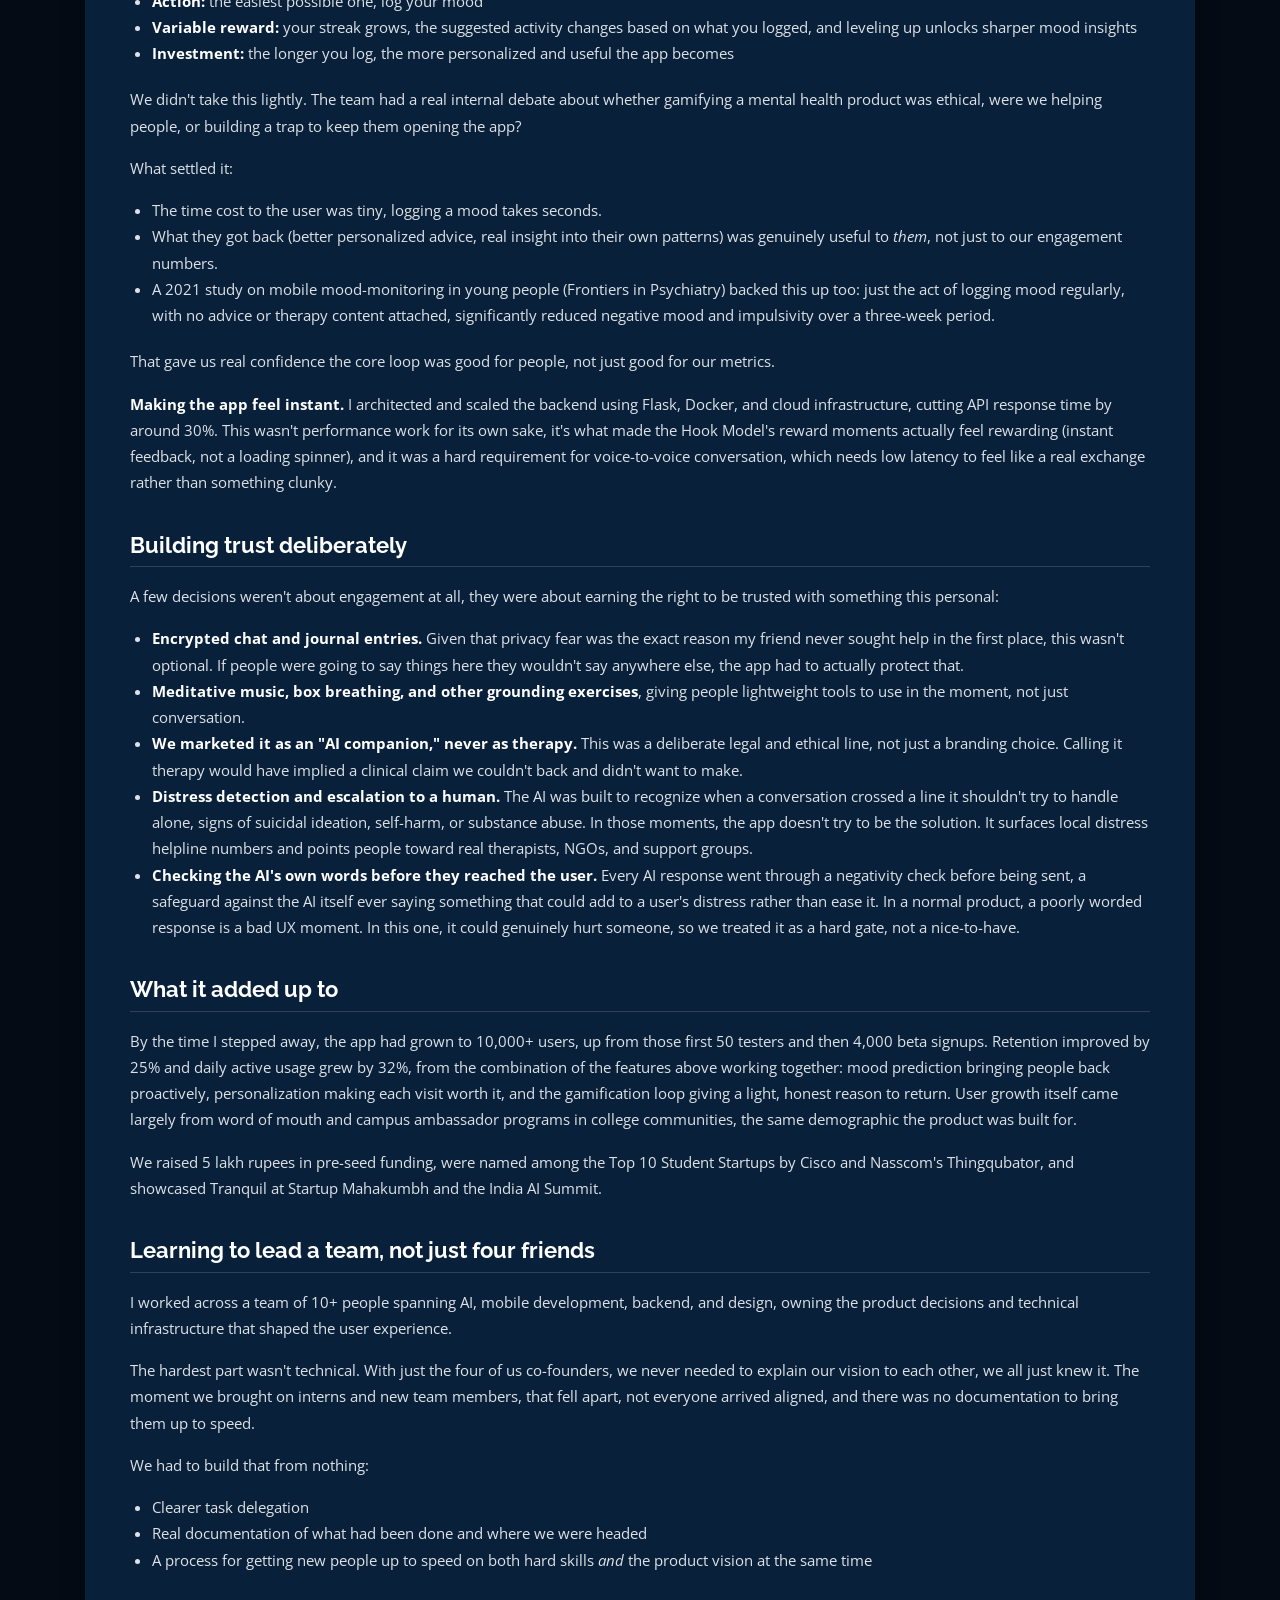
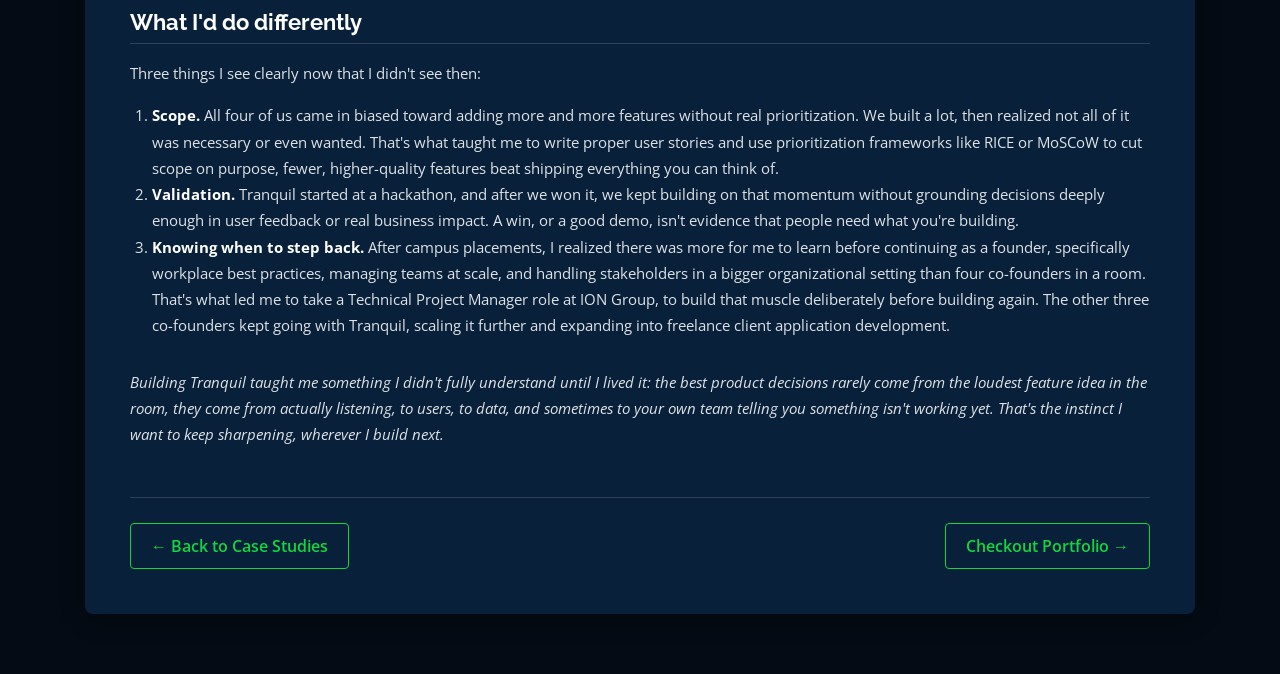
==== commit 98d70d00: "udpated case study page" ====
--- a/case-studies/tranquil-ai.html
+++ b/case-studies/tranquil-ai.html
@@ -4,8 +4,8 @@
 <head>
   <meta charset="utf-8">
   <meta content="width=device-width, initial-scale=1.0" name="viewport">
-  <title>Tranquil AI Case Study | Ashutosh Kala</title>
-  <meta content="How I built and scaled an AI mental wellness app to 10,000+ users as Founder & CTO." name="description">
+  <title>Tranquil AI Case Study</title>
+  <meta content="How an AI mental wellness app was built and scaled to 10,000+ users." name="description">
 
   <!-- Google Fonts -->
   <link href="https://fonts.googleapis.com/css?family=Open+Sans:300,300i,400,400i,600,600i,700,700i|Raleway:300,300i,400,400i,500,500i,600,600i,700,700i|Poppins:300,300i,400,400i,500,500i,600,600i,700,700i" rel="stylesheet">
@@ -22,7 +22,12 @@
   <link href="../assets/css/style.css" rel="stylesheet">
 
   <style>
-    /* Fixed header style matching section pages */
+    body {
+      background-color: #040b14;
+      color: #dee2e6;
+    }
+
+    /* Fixed header style for independent case study page */
     .case-study-header {
       background: #09203a;
       height: 70px;
@@ -33,32 +38,45 @@
       z-index: 997;
       display: flex;
       align-items: center;
+      border-bottom: 1px solid rgba(255, 255, 255, 0.1);
     }
     .case-study-header h1 {
-      font-size: 26px;
+      font-size: 22px;
       margin: 0;
       padding: 0;
       line-height: 1;
       font-weight: 700;
       font-family: "Poppins", sans-serif;
-    }
-    .case-study-header h1 a {
-      color: #dee2e6;
-    }
-
-    /* Container adjustments to match the site's overlay section structure */
+      color: #fff;
+    }
+    .case-study-header .header-nav {
+      margin-left: auto;
+    }
+    .case-study-header .header-nav a {
+      color: #12d640;
+      font-weight: 600;
+      text-decoration: none;
+      font-size: 14px;
+      transition: 0.3s;
+    }
+    .case-study-header .header-nav a:hover {
+      color: #15bb62;
+    }
+
+    /* Container adjustments */
     .case-study-container {
-      margin-top: 100px;
+      margin-top: 110px;
       margin-bottom: 60px;
       position: relative;
       z-index: 2;
     }
 
-    /* Styling internal elements to match the dark theme UI */
+    /* Content Card */
     .case-study-content {
       background: #09203a;
-      padding: 40px;
-      border-radius: 4px;
+      padding: 45px;
+      border-radius: 8px;
+      box-shadow: 0px 5px 25px rgba(0, 0, 0, 0.3);
     }
     .case-study-content h1 {
       font-size: 32px;
@@ -94,22 +112,38 @@
     .case-study-content strong {
       color: #fff;
     }
-    .back-link {
-      display: inline-block;
-      margin-bottom: 20px;
+
+    /* Bottom Navigation Bar */
+    .case-study-footer-nav {
+      margin-top: 50px;
+      padding-top: 25px;
+      border-top: 1px solid rgba(255, 255, 255, 0.15);
+      display: flex;
+      justify-content: space-between;
+      align-items: center;
+      flex-wrap: wrap;
+      gap: 15px;
+    }
+    .case-study-footer-nav a {
+      display: inline-flex;
+      align-items: center;
+      gap: 8px;
       color: #12d640;
       font-weight: 600;
       text-decoration: none;
-    }
-    .back-link:hover {
-      color: #15bb62;
-      text-decoration: underline;
-    }
+      padding: 10px 20px;
+      border: 1px solid #12d640;
+      border-radius: 4px;
+      transition: all 0.3s ease;
+    }
+    .case-study-footer-nav a:hover {
+      background: #12d640;
+      color: #09203a;
+    }
+
     .closing {
       font-style: italic;
-      margin-top: 40px;
-      padding-top: 24px;
-      border-top: 1px solid rgba(255, 255, 255, 0.15);
+      margin-top: 30px;
     }
   </style>
 </head>
@@ -118,8 +152,11 @@
 
   <!-- Header Section -->
   <header class="case-study-header">
-    <div class="container">
-      <h1><a href="../index.html">Ashutosh Kala</a></h1>
+    <div class="container d-flex align-items-center">
+      <h1>Tranquil AI — Case Study</h1>
+      <div class="header-nav">
+        <a href="../index.html">&larr; Back to Portfolio</a>
+      </div>
     </div>
   </header>
 
@@ -129,10 +166,8 @@
       <div class="col-lg-12">
         <div class="case-study-content">
 
-          <a href="../index.html#tranquil-case-study" class="back-link">&larr; Back to portfolio</a>
-
           <h1>Building Tranquil AI: A Story About Listening Before Solving</h1>
-          <p class="subtitle">Ashutosh Kala, Founder &amp; CTO Tranquil Labs, Jan 2024 to Jan 2025</p>
+          <p class="subtitle">Founder &amp; CTO Tranquil Labs, Jan 2024 to Jan 2025</p>
 
           <p>During COVID, I watched friends struggle with their mental health, and I noticed something that stuck with me. Even when someone privately admitted they had a problem, two walls stood between them and getting help:</p>
           <ul>
@@ -213,7 +248,11 @@
 
           <p class="closing">Building Tranquil taught me something I didn't fully understand until I lived it: the best product decisions rarely come from the loudest feature idea in the room, they come from actually listening, to users, to data, and sometimes to your own team telling you something isn't working yet. That's the instinct I want to keep sharpening, wherever I build next.</p>
 
-          <a href="../index.html#tranquil-case-study" class="back-link" style="margin-top:20px;">&larr; Back to portfolio</a>
+          <!-- Bottom Navigation Links -->
+          <div class="case-study-footer-nav">
+            <a href="../index.html#tranquil-case-study">&larr; Back to Case Studies</a>
+            <a href="../index.html">Checkout Portfolio &rarr;</a>
+          </div>
 
         </div>
       </div>
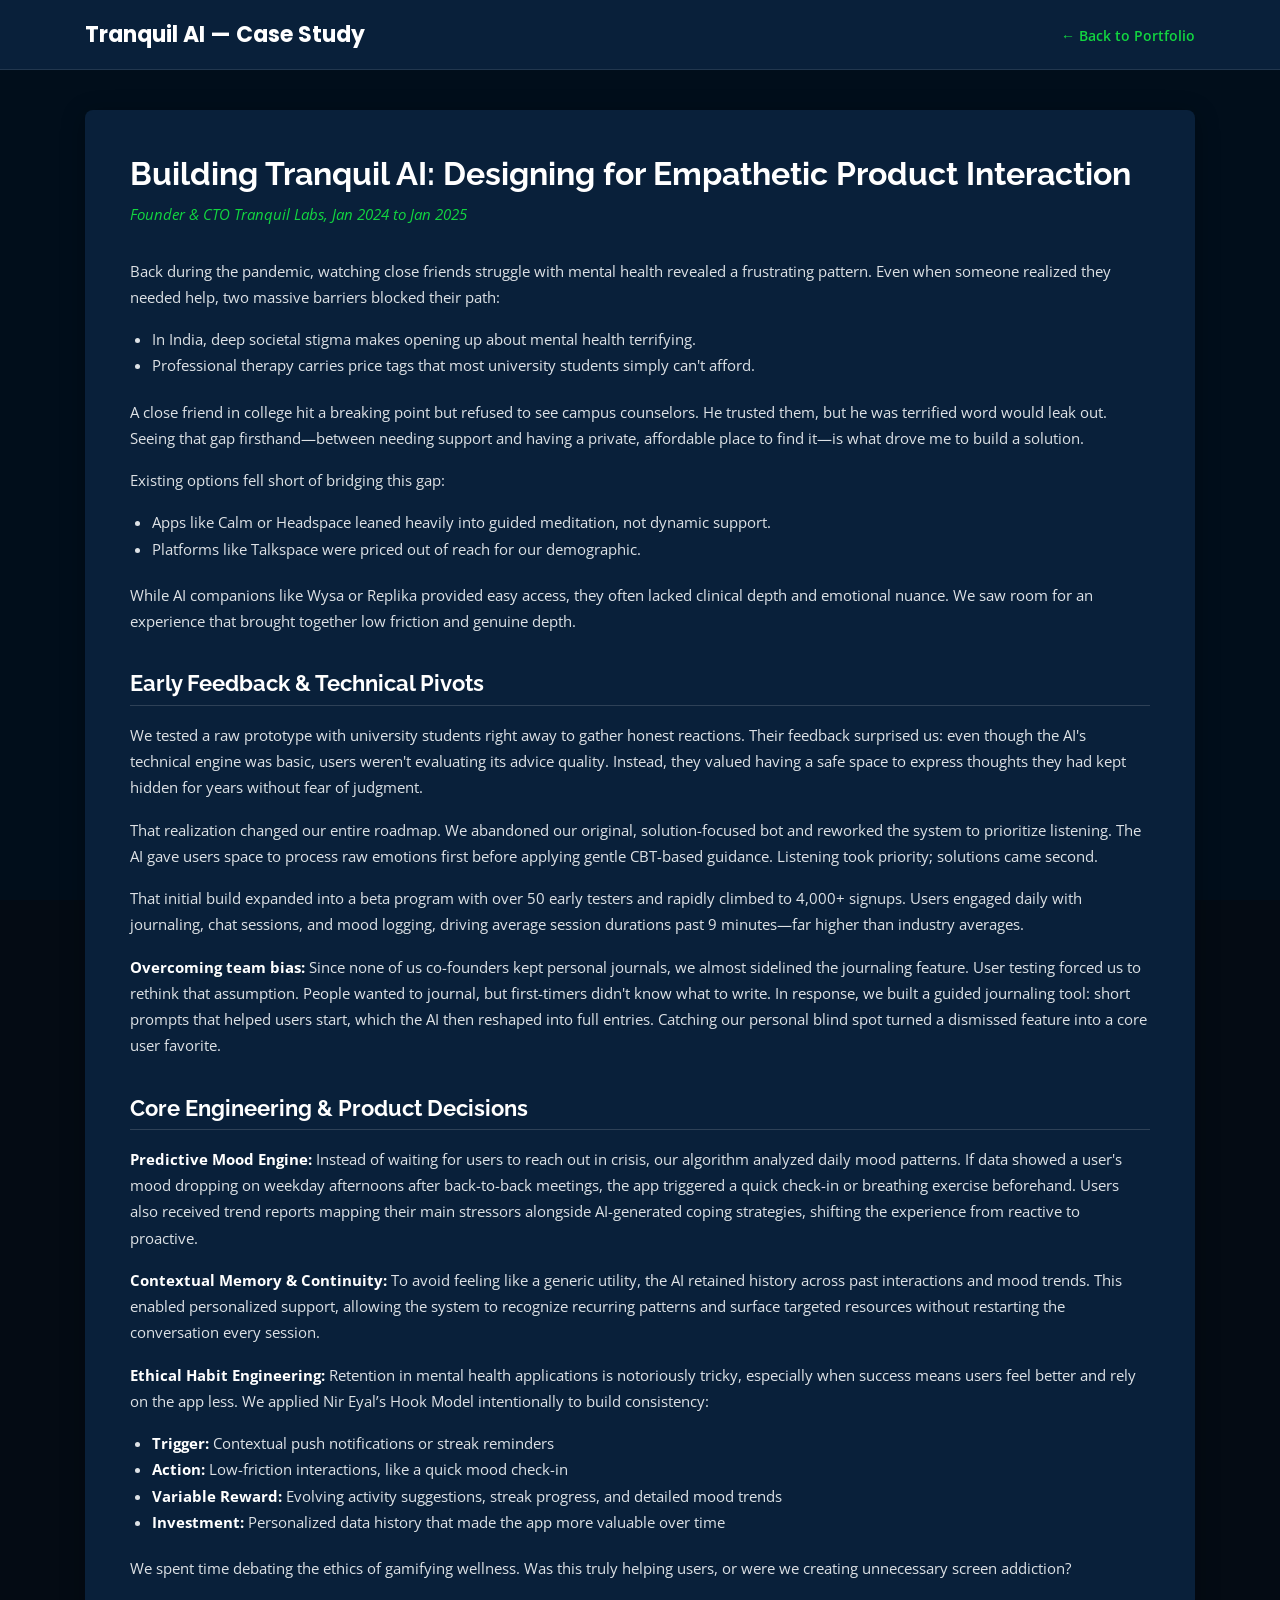
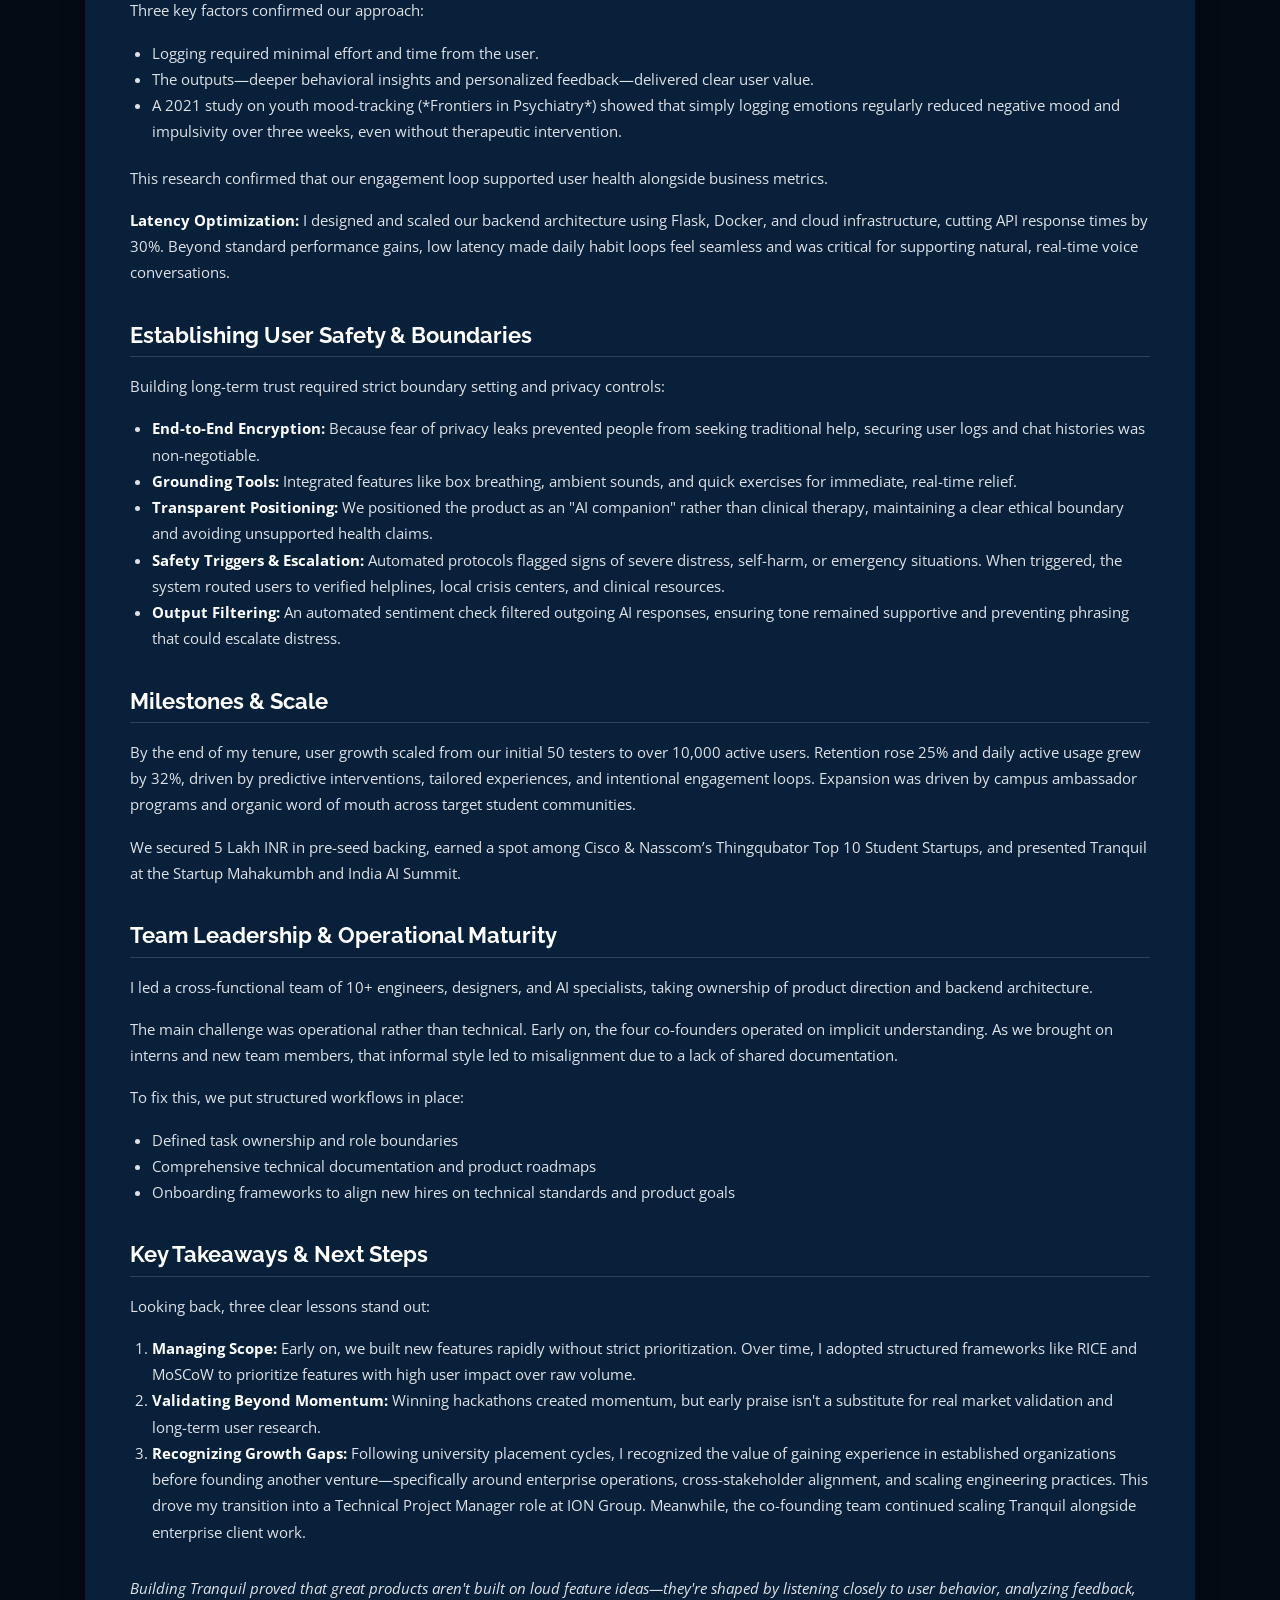
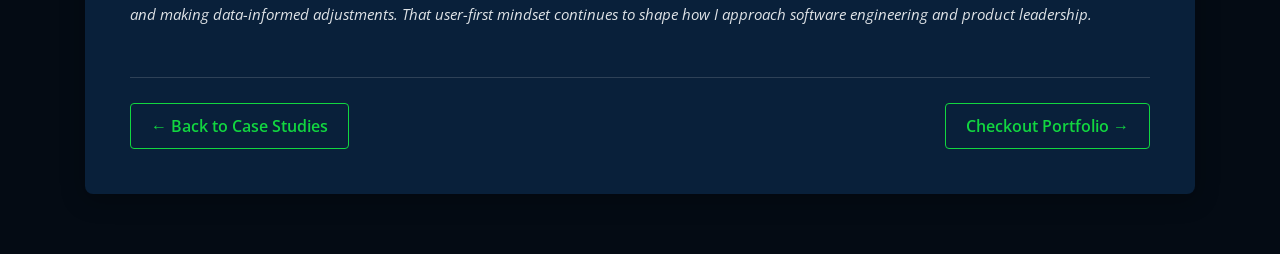
==== commit 915df5a3: "udpated to remove claude" ====
--- a/case-studies/tranquil-ai.html
+++ b/case-studies/tranquil-ai.html
@@ -5,7 +5,7 @@
   <meta charset="utf-8">
   <meta content="width=device-width, initial-scale=1.0" name="viewport">
   <title>Tranquil AI Case Study</title>
-  <meta content="How an AI mental wellness app was built and scaled to 10,000+ users." name="description">
+  <meta content="How an AI mental wellness platform grew to 10,000+ active users." name="description">
 
   <!-- Google Fonts -->
   <link href="https://fonts.googleapis.com/css?family=Open+Sans:300,300i,400,400i,600,600i,700,700i|Raleway:300,300i,400,400i,500,500i,600,600i,700,700i|Poppins:300,300i,400,400i,500,500i,600,600i,700,700i" rel="stylesheet">
@@ -166,87 +166,96 @@
       <div class="col-lg-12">
         <div class="case-study-content">
 
-          <h1>Building Tranquil AI: A Story About Listening Before Solving</h1>
+          <h1>Building Tranquil AI: Designing for Empathetic Product Interaction</h1>
           <p class="subtitle">Founder &amp; CTO Tranquil Labs, Jan 2024 to Jan 2025</p>
 
-          <p>During COVID, I watched friends struggle with their mental health, and I noticed something that stuck with me. Even when someone privately admitted they had a problem, two walls stood between them and getting help:</p>
-          <ul>
-            <li>In India, there's still real stigma in saying it out loud.</li>
-            <li>Professional therapy is expensive enough to be out of reach for most students.</li>
-          </ul>
-          <p>One friend of mine in college was clearly struggling but was too scared to go to the university counselors, not because he didn't trust them, but because he was afraid it wouldn't stay private. That gap, between wanting help and having a safe, affordable way to get it, is what pulled me into building this.</p>
-
-          <p>Nothing that existed closed that gap:</p>
-          <ul>
-            <li>Calm and Headspace were mostly meditation, not real support.</li>
-            <li>Talkspace was priced for a different market entirely.</li>
-            <li>AI chatbots like Wysa or Replika were accessible but didn't feel clinically grounded or emotionally deep enough to actually help someone through something hard.</li>
-          </ul>
-          <p>There was space for something that combined real accessibility with real depth.</p>
-
-          <h2>What our first users taught us</h2>
-          <p>Before we built anything polished, we handed a rough prototype to friends at university and asked for honest feedback. What we learned surprised us: the AI therapist wasn't refined yet, but people weren't responding to the quality of its advice. What actually helped was simpler, they could speak without fear of being judged, and say things out loud they hadn't said to anyone else.</p>
-          <p>That single insight changed the product's direction. We'd been building an AI that jumped straight to solutions. We rebuilt it to listen first: open space for the user to talk, let them get the emotion out, and only then guide them toward a conclusion using CBT technique. Solution-oriented, but only after listening, never instead of it.</p>
-          <p>That prototype grew into a real beta program: 50-plus early testers, growing to 4,000+ beta signups, with daily engagement across journaling, therapy sessions, and mood tracking, and average session time above 9 minutes, higher than typical for the category.</p>
-          <p><strong>One assumption we got wrong.</strong> None of us personally journaled, so early on we thought journaling was a minor feature, easy to deprioritize. User feedback said otherwise. People wanted it, and many had never journaled before and didn't know how to start. So we built prompted journaling: short guided prompts that ease a first-timer in, which the AI then expands into a fuller journal entry. It's a small feature, but it directly came from catching our own bias, we'd assumed our own habits represented our users, and they didn't.</p>
-
-          <h2>The decisions behind the features</h2>
-
-          <p><strong>Predicting mood before it becomes a problem.</strong> The mood prediction engine looks at patterns in daily mood logs. If it notices a user's mood consistently dips on weekday afternoons after back-to-back meetings, it proactively sends a short breathing exercise or check-in before the next one, instead of waiting for the person to open the app on their own. Users also get trend insights over time showing what's actually driving their mood down, with AI-suggested ways to improve it. Most competitors were purely reactive, you had to bring them a problem already fully formed. We wanted something that noticed first.</p>
-
-          <p><strong>Making the AI remember you.</strong> With a growing feature set, a one-size-fits-all experience would have buried people in options that meant nothing to them. So the AI chatbot carried context from a user's previous conversations and mood history, understanding what someone had been going through over time instead of treating every session like a stranger walking in fresh. That meant better advice, recognizing a person's own patterns, and suggesting in-app activities that actually matched their needs.</p>
-
-          <p><strong>Building habits without building a trap.</strong> Retention is hard in any app, and especially hard in one where the whole point is that people feel better and might eventually need it less. We designed streaks deliberately using Nir Eyal's Hook Model, not as a bolted-on afterthought:</p>
-          <ul>
-            <li><strong>Trigger:</strong> a notification, or a streak about to end</li>
-            <li><strong>Action:</strong> the easiest possible one, log your mood</li>
-            <li><strong>Variable reward:</strong> your streak grows, the suggested activity changes based on what you logged, and leveling up unlocks sharper mood insights</li>
-            <li><strong>Investment:</strong> the longer you log, the more personalized and useful the app becomes</li>
-          </ul>
-          <p>We didn't take this lightly. The team had a real internal debate about whether gamifying a mental health product was ethical, were we helping people, or building a trap to keep them opening the app?</p>
-          <p>What settled it:</p>
-          <ul>
-            <li>The time cost to the user was tiny, logging a mood takes seconds.</li>
-            <li>What they got back (better personalized advice, real insight into their own patterns) was genuinely useful to <em>them</em>, not just to our engagement numbers.</li>
-            <li>A 2021 study on mobile mood-monitoring in young people (Frontiers in Psychiatry) backed this up too: just the act of logging mood regularly, with no advice or therapy content attached, significantly reduced negative mood and impulsivity over a three-week period.</li>
-          </ul>
-          <p>That gave us real confidence the core loop was good for people, not just good for our metrics.</p>
-
-          <p><strong>Making the app feel instant.</strong> I architected and scaled the backend using Flask, Docker, and cloud infrastructure, cutting API response time by around 30%. This wasn't performance work for its own sake, it's what made the Hook Model's reward moments actually feel rewarding (instant feedback, not a loading spinner), and it was a hard requirement for voice-to-voice conversation, which needs low latency to feel like a real exchange rather than something clunky.</p>
-
-          <h2>Building trust deliberately</h2>
-          <p>A few decisions weren't about engagement at all, they were about earning the right to be trusted with something this personal:</p>
-          <ul>
-            <li><strong>Encrypted chat and journal entries.</strong> Given that privacy fear was the exact reason my friend never sought help in the first place, this wasn't optional. If people were going to say things here they wouldn't say anywhere else, the app had to actually protect that.</li>
-            <li><strong>Meditative music, box breathing, and other grounding exercises</strong>, giving people lightweight tools to use in the moment, not just conversation.</li>
-            <li><strong>We marketed it as an "AI companion," never as therapy.</strong> This was a deliberate legal and ethical line, not just a branding choice. Calling it therapy would have implied a clinical claim we couldn't back and didn't want to make.</li>
-            <li><strong>Distress detection and escalation to a human.</strong> The AI was built to recognize when a conversation crossed a line it shouldn't try to handle alone, signs of suicidal ideation, self-harm, or substance abuse. In those moments, the app doesn't try to be the solution. It surfaces local distress helpline numbers and points people toward real therapists, NGOs, and support groups.</li>
-            <li><strong>Checking the AI's own words before they reached the user.</strong> Every AI response went through a negativity check before being sent, a safeguard against the AI itself ever saying something that could add to a user's distress rather than ease it. In a normal product, a poorly worded response is a bad UX moment. In this one, it could genuinely hurt someone, so we treated it as a hard gate, not a nice-to-have.</li>
-          </ul>
-
-          <h2>What it added up to</h2>
-          <p>By the time I stepped away, the app had grown to 10,000+ users, up from those first 50 testers and then 4,000 beta signups. Retention improved by 25% and daily active usage grew by 32%, from the combination of the features above working together: mood prediction bringing people back proactively, personalization making each visit worth it, and the gamification loop giving a light, honest reason to return. User growth itself came largely from word of mouth and campus ambassador programs in college communities, the same demographic the product was built for.</p>
-          <p>We raised 5 lakh rupees in pre-seed funding, were named among the Top 10 Student Startups by Cisco and Nasscom's Thingqubator, and showcased Tranquil at Startup Mahakumbh and the India AI Summit.</p>
-
-          <h2>Learning to lead a team, not just four friends</h2>
-          <p>I worked across a team of 10+ people spanning AI, mobile development, backend, and design, owning the product decisions and technical infrastructure that shaped the user experience.</p>
-          <p>The hardest part wasn't technical. With just the four of us co-founders, we never needed to explain our vision to each other, we all just knew it. The moment we brought on interns and new team members, that fell apart, not everyone arrived aligned, and there was no documentation to bring them up to speed.</p>
-          <p>We had to build that from nothing:</p>
-          <ul>
-            <li>Clearer task delegation</li>
-            <li>Real documentation of what had been done and where we were headed</li>
-            <li>A process for getting new people up to speed on both hard skills <em>and</em> the product vision at the same time</li>
-          </ul>
-
-          <h2>What I'd do differently</h2>
-          <p>Three things I see clearly now that I didn't see then:</p>
+          <p>Back during the pandemic, watching close friends struggle with mental health revealed a frustrating pattern. Even when someone realized they needed help, two massive barriers blocked their path:</p>
+          <ul>
+            <li>In India, deep societal stigma makes opening up about mental health terrifying.</li>
+            <li>Professional therapy carries price tags that most university students simply can't afford.</li>
+          </ul>
+          <p>A close friend in college hit a breaking point but refused to see campus counselors. He trusted them, but he was terrified word would leak out. Seeing that gap firsthand—between needing support and having a private, affordable place to find it—is what drove me to build a solution.</p>
+
+          <p>Existing options fell short of bridging this gap:</p>
+          <ul>
+            <li>Apps like Calm or Headspace leaned heavily into guided meditation, not dynamic support.</li>
+            <li>Platforms like Talkspace were priced out of reach for our demographic.</li>
+          </ul>
+          <p>While AI companions like Wysa or Replika provided easy access, they often lacked clinical depth and emotional nuance. We saw room for an experience that brought together low friction and genuine depth.</p>
+
+          <h2>Early Feedback &amp; Technical Pivots</h2>
+          <p>We tested a raw prototype with university students right away to gather honest reactions. Their feedback surprised us: even though the AI's technical engine was basic, users weren't evaluating its advice quality. Instead, they valued having a safe space to express thoughts they had kept hidden for years without fear of judgment.</p>
+
+          <p>That realization changed our entire roadmap. We abandoned our original, solution-focused bot and reworked the system to prioritize listening. The AI gave users space to process raw emotions first before applying gentle CBT-based guidance. Listening took priority; solutions came second.</p>
+
+          <p>That initial build expanded into a beta program with over 50 early testers and rapidly climbed to 4,000+ signups. Users engaged daily with journaling, chat sessions, and mood logging, driving average session durations past 9 minutes—far higher than industry averages.</p>
+
+          <p><strong>Overcoming team bias:</strong> Since none of us co-founders kept personal journals, we almost sidelined the journaling feature. User testing forced us to rethink that assumption. People wanted to journal, but first-timers didn't know what to write. In response, we built a guided journaling tool: short prompts that helped users start, which the AI then reshaped into full entries. Catching our personal blind spot turned a dismissed feature into a core user favorite.</p>
+
+          <h2>Core Engineering &amp; Product Decisions</h2>
+
+          <p><strong>Predictive Mood Engine:</strong> Instead of waiting for users to reach out in crisis, our algorithm analyzed daily mood patterns. If data showed a user's mood dropping on weekday afternoons after back-to-back meetings, the app triggered a quick check-in or breathing exercise beforehand. Users also received trend reports mapping their main stressors alongside AI-generated coping strategies, shifting the experience from reactive to proactive.</p>
+
+          <p><strong>Contextual Memory &amp; Continuity:</strong> To avoid feeling like a generic utility, the AI retained history across past interactions and mood trends. This enabled personalized support, allowing the system to recognize recurring patterns and surface targeted resources without restarting the conversation every session.</p>
+
+          <p><strong>Ethical Habit Engineering:</strong> Retention in mental health applications is notoriously tricky, especially when success means users feel better and rely on the app less. We applied Nir Eyal’s Hook Model intentionally to build consistency:</p>
+          <ul>
+            <li><strong>Trigger:</strong> Contextual push notifications or streak reminders</li>
+            <li><strong>Action:</strong> Low-friction interactions, like a quick mood check-in</li>
+            <li><strong>Variable Reward:</strong> Evolving activity suggestions, streak progress, and detailed mood trends</li>
+            <li><strong>Investment:</strong> Personalized data history that made the app more valuable over time</li>
+          </ul>
+          <p>We spent time debating the ethics of gamifying wellness. Was this truly helping users, or were we creating unnecessary screen addiction?</p>
+
+          <p>Three key factors confirmed our approach:</p>
+
+          <ul>
+            <li>Logging required minimal effort and time from the user.</li>
+            <li>The outputs—deeper behavioral insights and personalized feedback—delivered clear user value.</li>
+            <li>A 2021 study on youth mood-tracking (*Frontiers in Psychiatry*) showed that simply logging emotions regularly reduced negative mood and impulsivity over three weeks, even without therapeutic intervention.</li>
+          </ul>
+
+          <p>This research confirmed that our engagement loop supported user health alongside business metrics.</p>
+
+          <p><strong>Latency Optimization:</strong> I designed and scaled our backend architecture using Flask, Docker, and cloud infrastructure, cutting API response times by 30%. Beyond standard performance gains, low latency made daily habit loops feel seamless and was critical for supporting natural, real-time voice conversations.</p>
+
+          <h2>Establishing User Safety &amp; Boundaries</h2>
+          <p>Building long-term trust required strict boundary setting and privacy controls:</p>
+
+          <ul>
+            <li><strong>End-to-End Encryption:</strong> Because fear of privacy leaks prevented people from seeking traditional help, securing user logs and chat histories was non-negotiable.</li>
+            <li><strong>Grounding Tools:</strong> Integrated features like box breathing, ambient sounds, and quick exercises for immediate, real-time relief.</li>
+            <li><strong>Transparent Positioning:</strong> We positioned the product as an "AI companion" rather than clinical therapy, maintaining a clear ethical boundary and avoiding unsupported health claims.</li>
+            <li><strong>Safety Triggers &amp; Escalation:</strong> Automated protocols flagged signs of severe distress, self-harm, or emergency situations. When triggered, the system routed users to verified helplines, local crisis centers, and clinical resources.</li>
+            <li><strong>Output Filtering:</strong> An automated sentiment check filtered outgoing AI responses, ensuring tone remained supportive and preventing phrasing that could escalate distress.</li>
+          </ul>
+
+          <h2>Milestones &amp; Scale</h2>
+          <p>By the end of my tenure, user growth scaled from our initial 50 testers to over 10,000 active users. Retention rose 25% and daily active usage grew by 32%, driven by predictive interventions, tailored experiences, and intentional engagement loops. Expansion was driven by campus ambassador programs and organic word of mouth across target student communities.</p>
+
+          <p>We secured 5 Lakh INR in pre-seed backing, earned a spot among Cisco &amp; Nasscom’s Thingqubator Top 10 Student Startups, and presented Tranquil at the Startup Mahakumbh and India AI Summit.</p>
+
+          <h2>Team Leadership &amp; Operational Maturity</h2>
+          <p>I led a cross-functional team of 10+ engineers, designers, and AI specialists, taking ownership of product direction and backend architecture.</p>
+
+          <p>The main challenge was operational rather than technical. Early on, the four co-founders operated on implicit understanding. As we brought on interns and new team members, that informal style led to misalignment due to a lack of shared documentation.</p>
+
+          <p>To fix this, we put structured workflows in place:</p>
+          <ul>
+            <li>Defined task ownership and role boundaries</li>
+            <li>Comprehensive technical documentation and product roadmaps</li>
+            <li>Onboarding frameworks to align new hires on technical standards and product goals</li>
+          </ul>
+
+          <h2>Key Takeaways &amp; Next Steps</h2>
+          <p>Looking back, three clear lessons stand out:</p>
           <ol>
-            <li><strong>Scope.</strong> All four of us came in biased toward adding more and more features without real prioritization. We built a lot, then realized not all of it was necessary or even wanted. That's what taught me to write proper user stories and use prioritization frameworks like RICE or MoSCoW to cut scope on purpose, fewer, higher-quality features beat shipping everything you can think of.</li>
-            <li><strong>Validation.</strong> Tranquil started at a hackathon, and after we won it, we kept building on that momentum without grounding decisions deeply enough in user feedback or real business impact. A win, or a good demo, isn't evidence that people need what you're building.</li>
-            <li><strong>Knowing when to step back.</strong> After campus placements, I realized there was more for me to learn before continuing as a founder, specifically workplace best practices, managing teams at scale, and handling stakeholders in a bigger organizational setting than four co-founders in a room. That's what led me to take a Technical Project Manager role at ION Group, to build that muscle deliberately before building again. The other three co-founders kept going with Tranquil, scaling it further and expanding into freelance client application development.</li>
+            <li><strong>Managing Scope:</strong> Early on, we built new features rapidly without strict prioritization. Over time, I adopted structured frameworks like RICE and MoSCoW to prioritize features with high user impact over raw volume.</li>
+            <li><strong>Validating Beyond Momentum:</strong> Winning hackathons created momentum, but early praise isn't a substitute for real market validation and long-term user research.</li>
+            <li><strong>Recognizing Growth Gaps:</strong> Following university placement cycles, I recognized the value of gaining experience in established organizations before founding another venture—specifically around enterprise operations, cross-stakeholder alignment, and scaling engineering practices. This drove my transition into a Technical Project Manager role at ION Group. Meanwhile, the co-founding team continued scaling Tranquil alongside enterprise client work.</li>
           </ol>
 
-          <p class="closing">Building Tranquil taught me something I didn't fully understand until I lived it: the best product decisions rarely come from the loudest feature idea in the room, they come from actually listening, to users, to data, and sometimes to your own team telling you something isn't working yet. That's the instinct I want to keep sharpening, wherever I build next.</p>
+          <p class="closing">Building Tranquil proved that great products aren't built on loud feature ideas—they're shaped by listening closely to user behavior, analyzing feedback, and making data-informed adjustments. That user-first mindset continues to shape how I approach software engineering and product leadership.</p>
 
           <!-- Bottom Navigation Links -->
           <div class="case-study-footer-nav">
